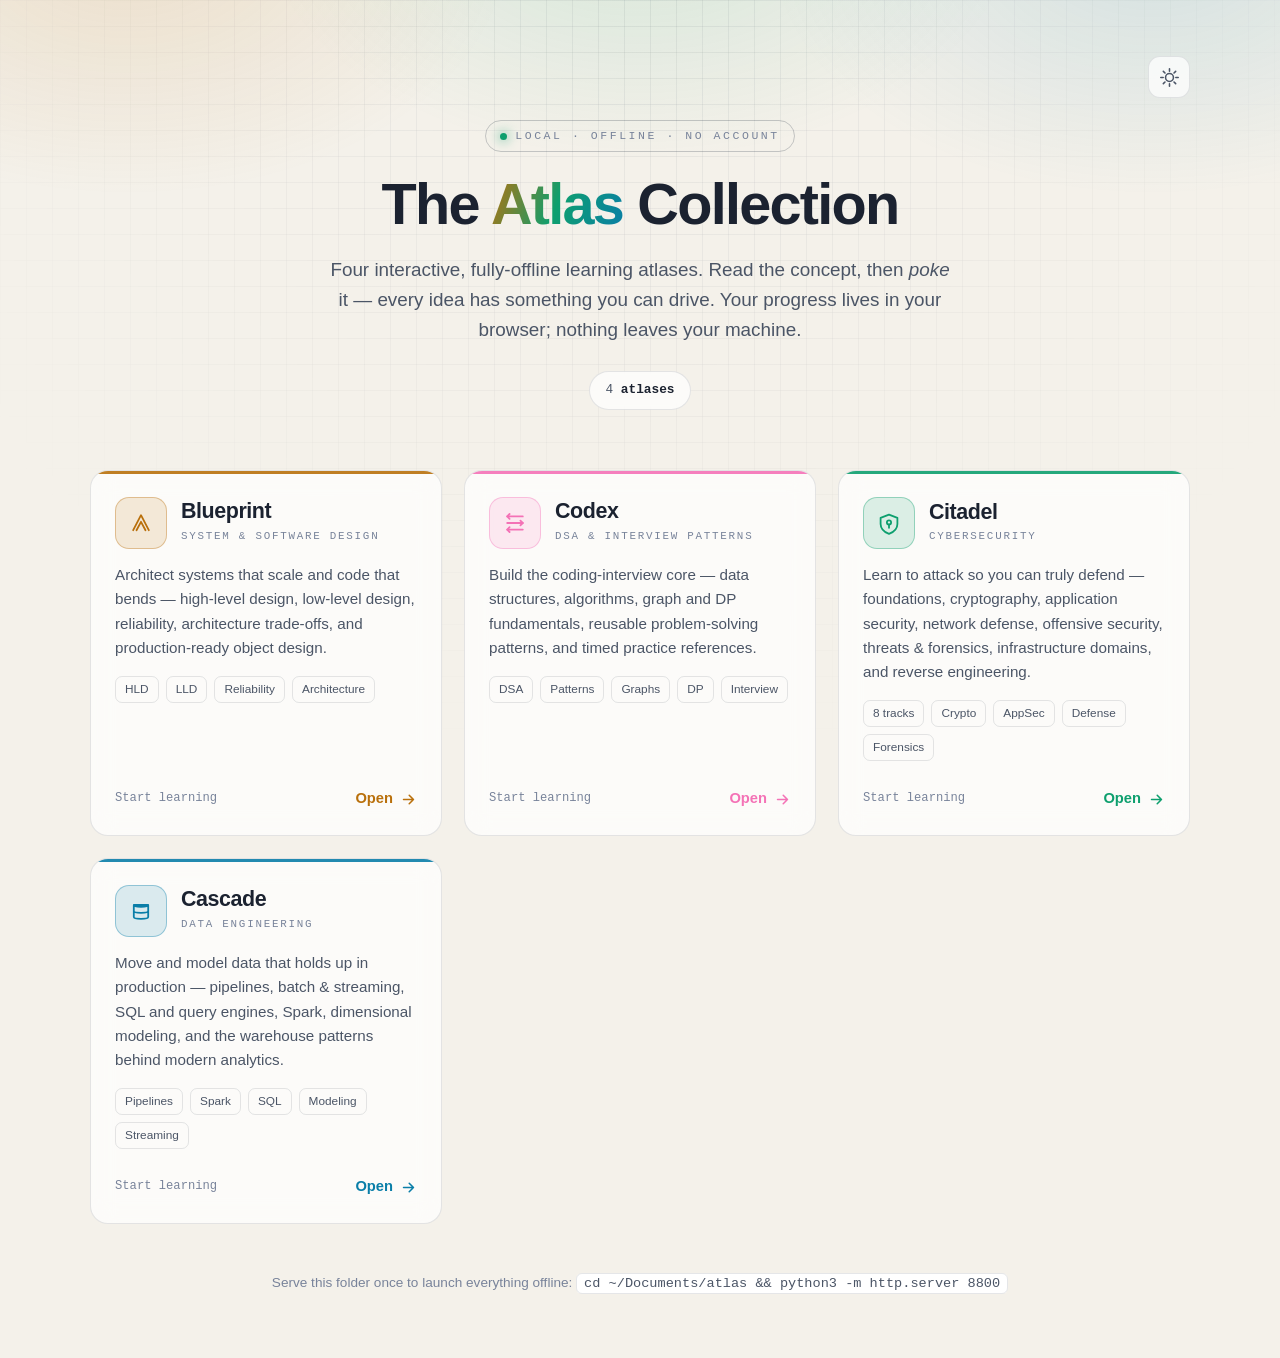
==== index.html @ 8face0b5 "Split Codex into standalone atlas Co-authored-by: Cursor <cursoragent@cursor.com>" ====
<!DOCTYPE html>
<html lang="en" data-theme="dark">
<head>
  <meta charset="UTF-8" />
  <meta name="viewport" content="width=device-width, initial-scale=1.0" />
  <meta name="description" content="The Atlas Collection — a local launcher for four interactive, fully-offline learning atlases: Blueprint (system & software design), Codex (DSA & coding interviews), Citadel (cybersecurity), and Cascade (data engineering)." />
  <meta name="theme-color" content="#0a0d12" />
  <link rel="manifest" href="manifest.webmanifest" />
  <link rel="apple-touch-icon" href="icon.svg" />
  <title>The Atlas Collection</title>
  <link rel="icon" href="data:image/svg+xml,%3Csvg xmlns='http://www.w3.org/2000/svg' viewBox='0 0 100 100'%3E%3Crect width='100' height='100' rx='22' fill='%230a0d12'/%3E%3Cg fill='none' stroke-width='7' stroke-linecap='round' stroke-linejoin='round'%3E%3Cpath d='M24 70 L50 30 L76 70' stroke='%23f5a623'/%3E%3Cpath d='M30 78 L70 78' stroke='%2334d399'/%3E%3C/g%3E%3C/svg%3E" />
  <style>
    :root {
      --bg: #0a0d12;
      --ink: #0f141d;
      --surface: rgba(22, 28, 38, 0.66);
      --surface-solid: #11161f;
      --line: rgba(130, 160, 210, 0.14);
      --line-strong: rgba(130, 160, 210, 0.28);
      --text: #e8edf6;
      --text-dim: #9aa7bd;
      --text-faint: #66738b;
      --amber: #f5a623;   /* Blueprint */
      --emerald: #34d399; /* Citadel */
      --azure: #38bdf8;   /* Cascade */
      --radius: 18px;
      --ease: cubic-bezier(0.22, 1, 0.36, 1);
      --font: -apple-system, BlinkMacSystemFont, "Segoe UI", Roboto, Helvetica, Arial, sans-serif;
      --mono: ui-monospace, "SF Mono", "JetBrains Mono", Menlo, monospace;
    }
    [data-theme="light"] {
      --bg: #f4f1ea;
      --ink: #ffffff;
      --surface: rgba(255, 255, 255, 0.72);
      --surface-solid: #ffffff;
      --line: rgba(40, 50, 70, 0.12);
      --line-strong: rgba(40, 50, 70, 0.24);
      --text: #1b2230;
      --text-dim: #4b5566;
      --text-faint: #78839a;
      --amber: #b9700c;
      --emerald: #0e9f6e;
      --azure: #0a7ea8;
    }
    * { box-sizing: border-box; margin: 0; }
    html { -webkit-text-size-adjust: 100%; }
    body {
      font-family: var(--font); background: var(--bg); color: var(--text);
      min-height: 100vh; line-height: 1.6; overflow-x: hidden;
      -webkit-font-smoothing: antialiased; transition: background 0.3s var(--ease), color 0.3s var(--ease);
    }
    .bg { position: fixed; inset: 0; pointer-events: none; z-index: 0; }
    .bg-grid {
      background-image:
        linear-gradient(var(--line) 1px, transparent 1px),
        linear-gradient(90deg, var(--line) 1px, transparent 1px);
      background-size: 26px 26px;
      -webkit-mask-image: radial-gradient(circle at 50% 0%, #000 0%, transparent 72%);
      mask-image: radial-gradient(circle at 50% 0%, #000 0%, transparent 72%);
      opacity: 0.6;
    }
    .bg-glow {
      background:
        radial-gradient(40rem 26rem at 10% -6%, color-mix(in srgb, var(--amber) 14%, transparent), transparent 60%),
        radial-gradient(40rem 26rem at 50% -10%, color-mix(in srgb, var(--emerald) 14%, transparent), transparent 60%),
        radial-gradient(40rem 26rem at 90% -6%, color-mix(in srgb, var(--azure) 14%, transparent), transparent 60%);
    }
    .wrap { position: relative; z-index: 1; max-width: 1180px; margin: 0 auto; padding: clamp(24px, 5vw, 56px) clamp(16px, 4vw, 40px) 64px; }

    /* top utility bar */
    .topbar { display: flex; justify-content: flex-end; gap: 10px; margin-bottom: clamp(8px, 3vw, 22px); }
    .ubtn {
      display: inline-grid; place-items: center; width: 42px; height: 42px; border-radius: 12px;
      background: var(--surface); border: 1px solid var(--line); color: var(--text-dim);
      cursor: pointer; backdrop-filter: blur(8px); transition: border-color 0.2s, color 0.2s, transform 0.2s;
    }
    .ubtn:hover { border-color: var(--line-strong); color: var(--text); transform: translateY(-1px); }
    .ubtn:focus-visible { outline: 2px solid var(--emerald); outline-offset: 3px; }
    .ubtn svg { width: 19px; height: 19px; fill: none; stroke: currentColor; stroke-width: 2; stroke-linecap: round; stroke-linejoin: round; }
    .ico-moon { display: none; } [data-theme="dark"] .ico-moon { display: block; } [data-theme="dark"] .ico-sun { display: none; }
    #installBtn { display: none; } #installBtn.show { display: inline-grid; }

    header.masthead { text-align: center; margin-bottom: clamp(30px, 6vw, 60px); }
    .eyebrow {
      display: inline-flex; align-items: center; gap: 8px; font-family: var(--mono);
      font-size: 0.72rem; letter-spacing: 0.22em; text-transform: uppercase; color: var(--text-faint);
      border: 1px solid var(--line-strong); border-radius: 999px; padding: 6px 14px; margin-bottom: 22px;
    }
    .eyebrow .dot { width: 7px; height: 7px; border-radius: 50%; background: var(--emerald); box-shadow: 0 0 12px var(--emerald); }
    h1 { font-size: clamp(2.1rem, 6vw, 3.6rem); line-height: 1.05; letter-spacing: -0.03em; font-weight: 800; }
    h1 .grad { background: linear-gradient(110deg, var(--amber), var(--emerald) 50%, var(--azure)); -webkit-background-clip: text; background-clip: text; -webkit-text-fill-color: transparent; }
    .lede { color: var(--text-dim); max-width: 60ch; margin: 20px auto 0; font-size: clamp(1rem, 2.2vw, 1.18rem); }

    .totals { display: flex; gap: 10px; justify-content: center; flex-wrap: wrap; margin-top: 26px; }
    .pill { font-family: var(--mono); font-size: 0.8rem; color: var(--text-dim); background: var(--surface); border: 1px solid var(--line); border-radius: 999px; padding: 8px 15px; backdrop-filter: blur(8px); }
    .pill[hidden] { display: none; }
    .pill b { color: var(--text); }

    .cards { display: grid; grid-template-columns: repeat(auto-fit, minmax(min(100%, 300px), 1fr)); gap: 22px; }
    .card {
      position: relative; display: flex; flex-direction: column; gap: 14px;
      background: var(--surface); border: 1px solid var(--line); border-radius: var(--radius);
      padding: 26px 24px 24px; text-decoration: none; color: inherit; overflow: hidden;
      backdrop-filter: blur(12px); transition: transform 0.3s var(--ease), border-color 0.3s, box-shadow 0.3s;
      --tc: var(--emerald);
    }
    .card::before { content: ""; position: absolute; inset: 0 0 auto 0; height: 3px; background: var(--tc); opacity: 0.9; }
    .card::after { content: ""; position: absolute; inset: -40% -40% auto auto; width: 60%; height: 60%; background: radial-gradient(circle, color-mix(in srgb, var(--tc) 22%, transparent), transparent 70%); opacity: 0; transition: opacity 0.35s; pointer-events: none; }
    .card:hover { transform: translateY(-6px); border-color: color-mix(in srgb, var(--tc) 55%, transparent); box-shadow: 0 24px 60px -28px color-mix(in srgb, var(--tc) 60%, transparent); }
    .card:hover::after { opacity: 1; }
    .card:focus-visible { outline: 2px solid var(--tc); outline-offset: 3px; }

    .card-top { display: flex; align-items: center; gap: 14px; }
    .glyph { width: 52px; height: 52px; flex: none; border-radius: 14px; display: grid; place-items: center; background: color-mix(in srgb, var(--tc) 14%, transparent); border: 1px solid color-mix(in srgb, var(--tc) 36%, transparent); }
    .glyph svg { width: 30px; height: 30px; fill: none; stroke: var(--tc); stroke-width: 6; stroke-linecap: round; stroke-linejoin: round; }
    .card-name { font-size: 1.34rem; font-weight: 800; letter-spacing: -0.02em; line-height: 1.1; }
    .card-tag { font-family: var(--mono); font-size: 0.68rem; text-transform: uppercase; letter-spacing: 0.16em; color: var(--text-faint); margin-top: 4px; }
    .card-desc { color: var(--text-dim); font-size: 0.95rem; }
    .chips { display: flex; flex-wrap: wrap; gap: 7px; margin-top: 2px; }
    .chip { font-size: 0.74rem; color: var(--text-dim); border: 1px solid var(--line); border-radius: 7px; padding: 3px 9px; }

    .card-foot { display: flex; align-items: center; justify-content: space-between; margin-top: auto; padding-top: 12px; }
    .progress { font-family: var(--mono); font-size: 0.76rem; color: var(--text-faint); }
    .progress b { color: var(--tc); }
    .open { display: inline-flex; align-items: center; gap: 7px; font-weight: 700; font-size: 0.92rem; color: var(--tc); }
    .open svg { width: 17px; height: 17px; fill: none; stroke: currentColor; stroke-width: 2.2; stroke-linecap: round; stroke-linejoin: round; transition: transform 0.25s var(--ease); }
    .card:hover .open svg { transform: translateX(4px); }

    footer { margin-top: 48px; text-align: center; color: var(--text-faint); font-size: 0.85rem; }
    footer code { font-family: var(--mono); color: var(--text-dim); background: var(--ink); border: 1px solid var(--line); border-radius: 6px; padding: 2px 7px; }
    .visually-hidden { position: absolute; width: 1px; height: 1px; padding: 0; margin: -1px; overflow: hidden; clip: rect(0 0 0 0); white-space: nowrap; border: 0; }
    .reveal { opacity: 0; transform: translateY(14px); animation: rise 0.6s var(--ease) forwards; }
    .reveal.d1 { animation-delay: 0.05s; } .reveal.d2 { animation-delay: 0.12s; } .reveal.d3 { animation-delay: 0.19s; } .reveal.d4 { animation-delay: 0.26s; }
    @keyframes rise { to { opacity: 1; transform: none; } }
    @media (prefers-reduced-motion: reduce) { .reveal { animation: none; opacity: 1; transform: none; } .card, body { transition: none; } }
  </style>
</head>
<body>
  <div class="bg bg-grid" aria-hidden="true"></div>
  <div class="bg bg-glow" aria-hidden="true"></div>

  <main class="wrap">
    <div class="topbar">
      <button class="ubtn" id="installBtn" type="button" title="Install the Atlas hub as an app" aria-label="Install app">
        <svg viewBox="0 0 24 24" aria-hidden="true"><path d="M21 15v4a2 2 0 0 1-2 2H5a2 2 0 0 1-2-2v-4"/><path d="M7 10l5 5 5-5"/><path d="M12 15V3"/></svg>
        <span class="visually-hidden">Install app</span>
      </button>
      <button class="ubtn" id="themeToggle" type="button" title="Toggle light / dark theme" aria-label="Toggle theme">
        <svg class="ico-sun" viewBox="0 0 24 24" aria-hidden="true"><circle cx="12" cy="12" r="5"/><path d="M12 1v3M12 20v3M1 12h3M20 12h3M4.2 4.2l2.1 2.1M17.7 17.7l2.1 2.1M4.2 19.8l2.1-2.1M17.7 6.3l2.1-2.1"/></svg>
        <svg class="ico-moon" viewBox="0 0 24 24" aria-hidden="true"><path d="M21 12.8A9 9 0 1 1 11.2 3 7 7 0 0 0 21 12.8z"/></svg>
      </button>
    </div>

    <header class="masthead">
      <span class="eyebrow reveal"><span class="dot"></span>Local · offline · no account</span>
      <h1 class="reveal d1">The <span class="grad">Atlas</span> Collection</h1>
      <p class="lede reveal d2">Four interactive, fully-offline learning atlases. Read the concept, then <em>poke</em> it — every idea has something you can drive. Your progress lives in your browser; nothing leaves your machine.</p>
      <div class="totals reveal d3" id="totals">
        <span class="pill" id="pillTotal" hidden></span>
        <span class="pill">4 <b>atlases</b></span>
      </div>
    </header>

    <section class="cards" id="cards"></section>

    <footer class="reveal d4">
      <p>Serve this folder once to launch everything offline: <code>cd ~/Documents/atlas &amp;&amp; python3 -m http.server 8800</code></p>
    </footer>
  </main>

  <script>
    "use strict";
    /* ---------- theme ---------- */
    var TKEY = "atlas_theme";
    function setTheme(t) {
      document.documentElement.setAttribute("data-theme", t);
      try { localStorage.setItem(TKEY, t); } catch (e) {}
      var m = document.querySelector('meta[name="theme-color"]');
      if (m) m.setAttribute("content", t === "light" ? "#f4f1ea" : "#0a0d12");
    }
    (function initTheme() {
      var t = null;
      try { t = localStorage.getItem(TKEY); } catch (e) {}
      if (!t) t = (window.matchMedia && window.matchMedia("(prefers-color-scheme: light)").matches) ? "light" : "dark";
      setTheme(t);
    })();
    document.getElementById("themeToggle").addEventListener("click", function () {
      var next = document.documentElement.getAttribute("data-theme") === "dark" ? "light" : "dark";
      setTheme(next);
    });

    /* ---------- app cards (trusted, hard-coded data only) ---------- */
    var APPS = [
      {
        name: "Blueprint", tag: "system & software design", color: "var(--amber)",
        href: "./hld-lld-academy/index.html", key: "bp_progress_v1",
        desc: "Architect systems that scale and code that bends — high-level design, low-level design, reliability, architecture trade-offs, and production-ready object design.",
        chips: ["HLD", "LLD", "Reliability", "Architecture"],
        glyph: '<path d="M24 74 L50 24 L76 74 M35 74 L50 46 L65 74"/>'
      },

      {
        name: "Codex", tag: "DSA & interview patterns", color: "#f472b6",
        href: "./dsa-patterns-academy/index.html", key: "cd_progress_v1",
        desc: "Build the coding-interview core — data structures, algorithms, graph and DP fundamentals, reusable problem-solving patterns, and timed practice references.",
        chips: ["DSA", "Patterns", "Graphs", "DP", "Interview"],
        glyph: '<path d="M24 28 H76 M24 50 H76 M24 72 H76"/><path d="M32 20 L24 28 L32 36 M68 42 L76 50 L68 58 M32 64 L24 72 L32 80"/>'
      },
      {
        name: "Citadel", tag: "cybersecurity", color: "var(--emerald)",
        href: "./cyber-academy/index.html", key: "cy_progress_v1",
        desc: "Learn to attack so you can truly defend — foundations, cryptography, application security, network defense, offensive security, threats & forensics, infrastructure domains, and reverse engineering.",
        chips: ["8 tracks", "Crypto", "AppSec", "Defense", "Forensics"],
        glyph: '<path d="M50 22 L78 33 V53 C78 70 66 80 50 86 C34 80 22 70 22 53 V33 Z"/><circle cx="50" cy="48" r="7"/><path d="M50 55 V66"/>'
      },
      {
        name: "Cascade", tag: "data engineering", color: "var(--azure)",
        href: "./data-eng-academy/index.html", key: "cs_progress_v1",
        desc: "Move and model data that holds up in production — pipelines, batch & streaming, SQL and query engines, Spark, dimensional modeling, and the warehouse patterns behind modern analytics.",
        chips: ["Pipelines", "Spark", "SQL", "Modeling", "Streaming"],
        glyph: '<path d="M26 30 H74 M26 30 C26 38 74 38 74 30 M26 30 V70 C26 78 74 78 74 70 V30 M26 50 C26 58 74 58 74 50"/>'
      }
    ];

    function readCount(key) {
      try {
        var raw = localStorage.getItem(key);
        if (!raw) return null;
        var v = JSON.parse(raw);
        if (Array.isArray(v)) return v.length;
        if (v && typeof v === "object") return Object.keys(v).length;
        return null;
      } catch (e) { return null; }
    }

    var cards = document.getElementById("cards");
    var grandTotal = 0, anyProgress = false;
    var ARROW = '<svg viewBox="0 0 24 24" aria-hidden="true"><path d="M5 12h14M13 6l6 6-6 6"/></svg>';

    APPS.forEach(function (app, i) {
      var a = document.createElement("a");
      a.className = "card reveal d" + Math.min(i + 1, 4);
      a.href = app.href;
      a.style.setProperty("--tc", app.color);
      a.setAttribute("aria-label", "Open " + app.name);

      var count = readCount(app.key);
      if (count != null) { grandTotal += count; anyProgress = true; }
      var progressHtml = count != null
        ? '<span class="progress"><b>' + count + '</b> completed</span>'
        : '<span class="progress">Start learning</span>';
      var chips = app.chips.map(function (c) { return '<span class="chip">' + c + "</span>"; }).join("");

      a.innerHTML =
        '<div class="card-top">' +
          '<span class="glyph"><svg viewBox="0 0 100 100" aria-hidden="true">' + app.glyph + "</svg></span>" +
          '<div><div class="card-name">' + app.name + '</div><div class="card-tag">' + app.tag + "</div></div>" +
        "</div>" +
        '<p class="card-desc">' + app.desc + "</p>" +
        '<div class="chips">' + chips + "</div>" +
        '<div class="card-foot">' + progressHtml + '<span class="open">Open' + ARROW + "</span></div>";
      cards.appendChild(a);
    });

    if (anyProgress) {
      var pillTotal = document.getElementById("pillTotal");
      pillTotal.innerHTML = "<b>" + grandTotal + "</b> lessons completed";
      pillTotal.hidden = false;
    }

    /* ---------- PWA: install button + service worker ---------- */
    (function () {
      var deferred = null;
      var btn = document.getElementById("installBtn");
      function standalone() {
        try {
          if (window.matchMedia && window.matchMedia("(display-mode: standalone)").matches) return true;
          if (window.navigator && window.navigator.standalone === true) return true;
        } catch (e) {}
        return false;
      }
      if (!standalone()) {
        window.addEventListener("beforeinstallprompt", function (e) {
          try { e.preventDefault(); deferred = e; btn.classList.add("show"); } catch (err) {}
        });
        btn.addEventListener("click", function () {
          if (!deferred || typeof deferred.prompt !== "function") { btn.classList.remove("show"); return; }
          var evt = deferred; deferred = null;
          try {
            evt.prompt();
            if (evt.userChoice && evt.userChoice.then) evt.userChoice.then(function () { btn.classList.remove("show"); }, function () { btn.classList.remove("show"); });
            else btn.classList.remove("show");
          } catch (e) { btn.classList.remove("show"); }
        });
        window.addEventListener("appinstalled", function () { deferred = null; btn.classList.remove("show"); });
      }
      if ("serviceWorker" in navigator && location.protocol.startsWith("http")) {
        window.addEventListener("load", function () {
          navigator.serviceWorker.register("sw.js").catch(function () {});
        });
      }
    })();
  </script>
</body>
</html>
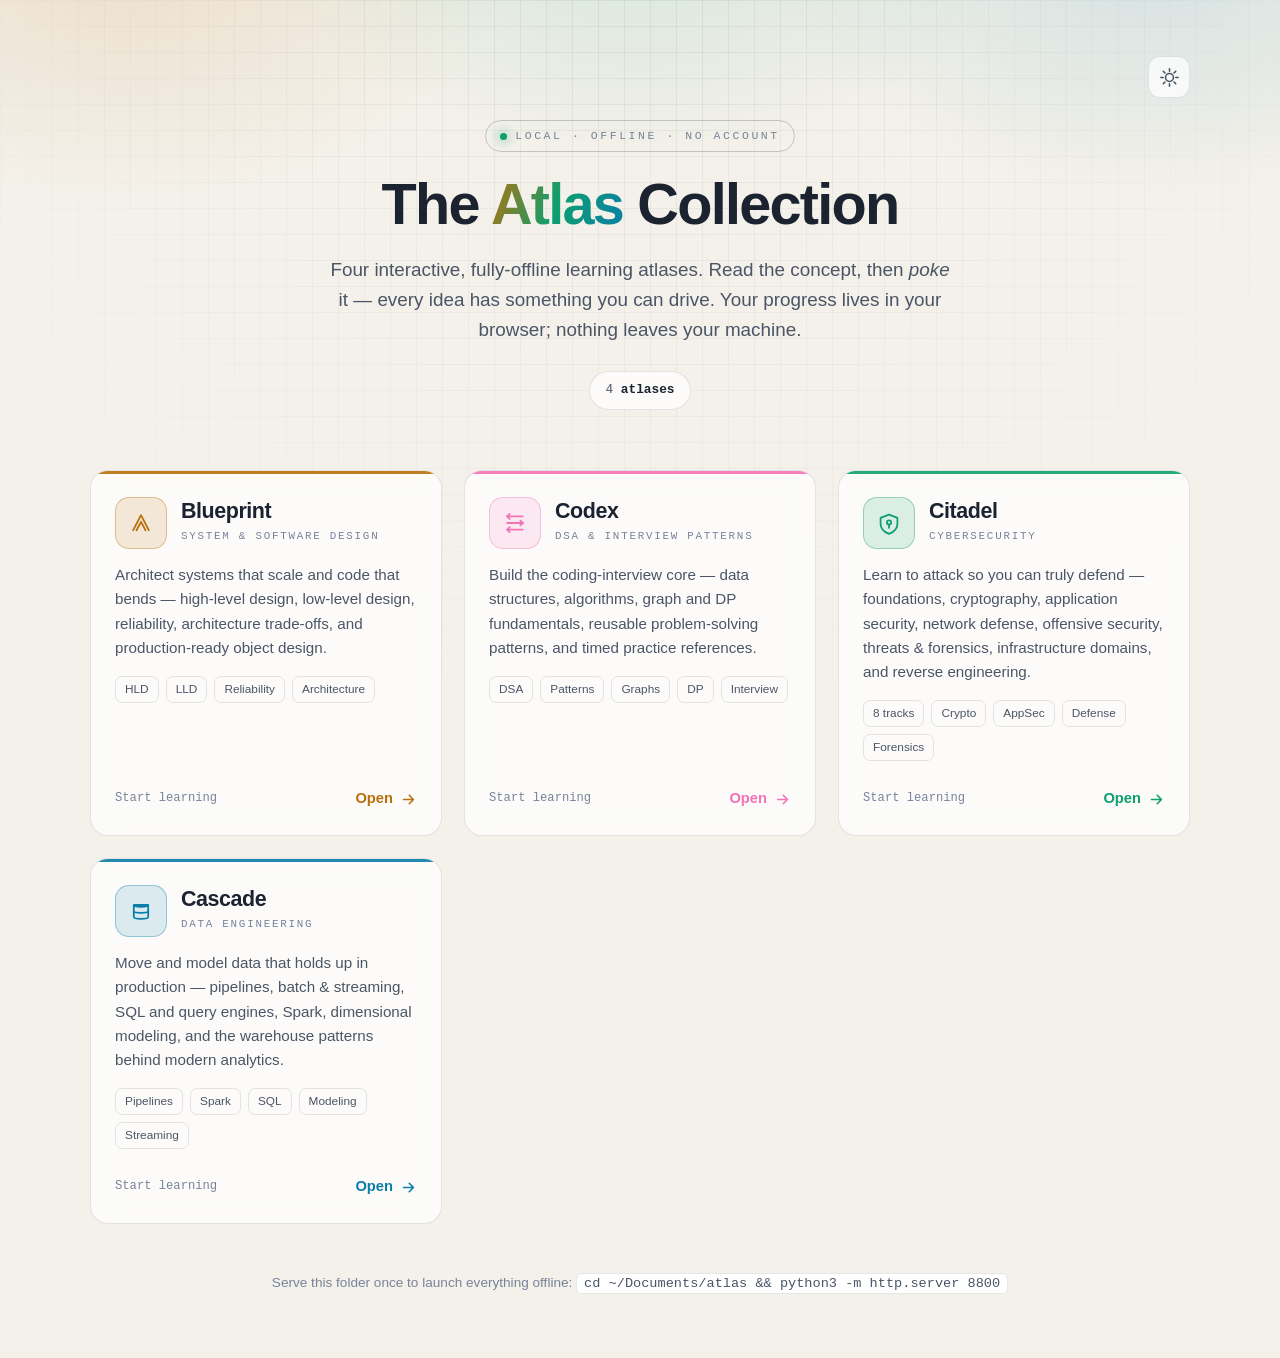
==== commit 73f4e37e: "Update index.html" ====
--- a/index.html
+++ b/index.html
@@ -1,5 +1,6 @@
 <!DOCTYPE html>
 <html lang="en" data-theme="dark">
+  
 <head>
   <meta charset="UTF-8" />
   <meta name="viewport" content="width=device-width, initial-scale=1.0" />
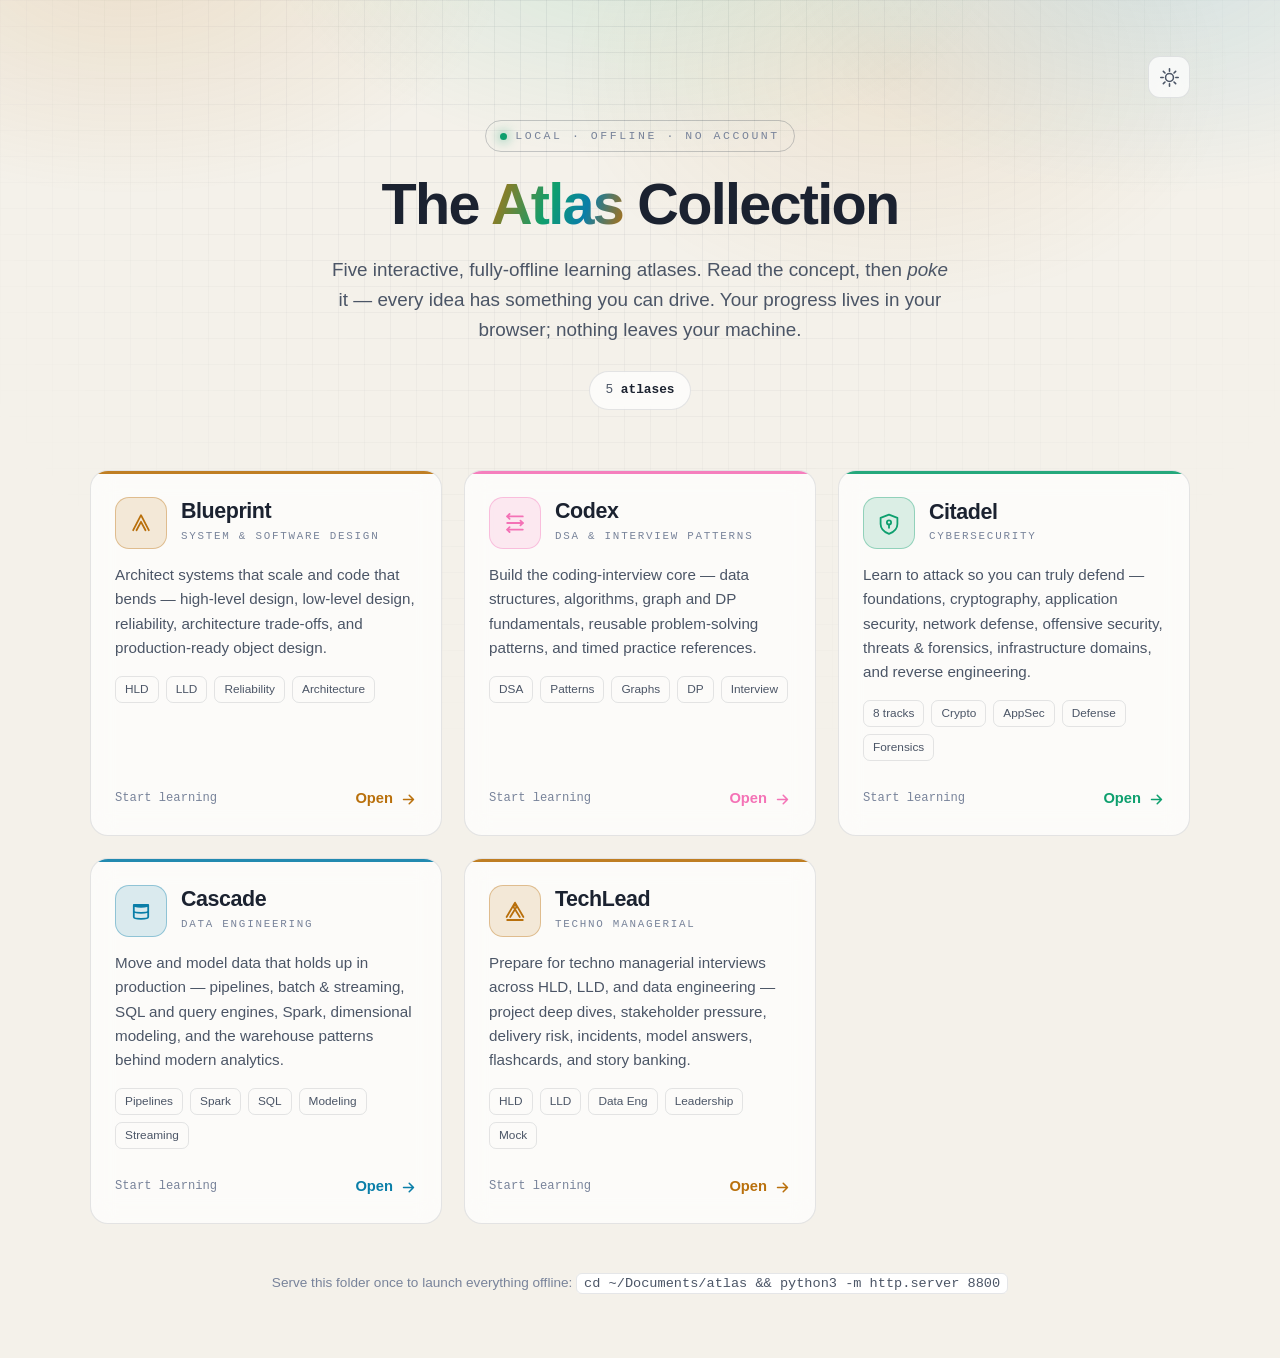
==== commit 085a9bc0: "Final commit." ====
--- a/index.html
+++ b/index.html
@@ -1,10 +1,9 @@
 <!DOCTYPE html>
 <html lang="en" data-theme="dark">
-  
 <head>
   <meta charset="UTF-8" />
   <meta name="viewport" content="width=device-width, initial-scale=1.0" />
-  <meta name="description" content="The Atlas Collection — a local launcher for four interactive, fully-offline learning atlases: Blueprint (system & software design), Codex (DSA & coding interviews), Citadel (cybersecurity), and Cascade (data engineering)." />
+  <meta name="description" content="The Atlas Collection — a local launcher for five interactive, fully-offline learning atlases: Blueprint, Codex, Citadel, Cascade, and Techno Managerial." />
   <meta name="theme-color" content="#0a0d12" />
   <link rel="manifest" href="manifest.webmanifest" />
   <link rel="apple-touch-icon" href="icon.svg" />
@@ -24,6 +23,7 @@
       --amber: #f5a623;   /* Blueprint */
       --emerald: #34d399; /* Citadel */
       --azure: #38bdf8;   /* Cascade */
+      --gold: #f59e0b;    /* Techno Managerial */
       --radius: 18px;
       --ease: cubic-bezier(0.22, 1, 0.36, 1);
       --font: -apple-system, BlinkMacSystemFont, "Segoe UI", Roboto, Helvetica, Arial, sans-serif;
@@ -42,6 +42,7 @@
       --amber: #b9700c;
       --emerald: #0e9f6e;
       --azure: #0a7ea8;
+      --gold: #b9700c;
     }
     * { box-sizing: border-box; margin: 0; }
     html { -webkit-text-size-adjust: 100%; }
@@ -64,7 +65,8 @@
       background:
         radial-gradient(40rem 26rem at 10% -6%, color-mix(in srgb, var(--amber) 14%, transparent), transparent 60%),
         radial-gradient(40rem 26rem at 50% -10%, color-mix(in srgb, var(--emerald) 14%, transparent), transparent 60%),
-        radial-gradient(40rem 26rem at 90% -6%, color-mix(in srgb, var(--azure) 14%, transparent), transparent 60%);
+        radial-gradient(40rem 26rem at 90% -6%, color-mix(in srgb, var(--azure) 14%, transparent), transparent 60%),
+        radial-gradient(34rem 24rem at 70% 8%, color-mix(in srgb, var(--gold) 10%, transparent), transparent 62%);
     }
     .wrap { position: relative; z-index: 1; max-width: 1180px; margin: 0 auto; padding: clamp(24px, 5vw, 56px) clamp(16px, 4vw, 40px) 64px; }
 
@@ -89,7 +91,7 @@
     }
     .eyebrow .dot { width: 7px; height: 7px; border-radius: 50%; background: var(--emerald); box-shadow: 0 0 12px var(--emerald); }
     h1 { font-size: clamp(2.1rem, 6vw, 3.6rem); line-height: 1.05; letter-spacing: -0.03em; font-weight: 800; }
-    h1 .grad { background: linear-gradient(110deg, var(--amber), var(--emerald) 50%, var(--azure)); -webkit-background-clip: text; background-clip: text; -webkit-text-fill-color: transparent; }
+    h1 .grad { background: linear-gradient(110deg, var(--amber), var(--emerald) 45%, var(--azure) 70%, var(--gold)); -webkit-background-clip: text; background-clip: text; -webkit-text-fill-color: transparent; }
     .lede { color: var(--text-dim); max-width: 60ch; margin: 20px auto 0; font-size: clamp(1rem, 2.2vw, 1.18rem); }
 
     .totals { display: flex; gap: 10px; justify-content: center; flex-wrap: wrap; margin-top: 26px; }
@@ -155,10 +157,10 @@
     <header class="masthead">
       <span class="eyebrow reveal"><span class="dot"></span>Local · offline · no account</span>
       <h1 class="reveal d1">The <span class="grad">Atlas</span> Collection</h1>
-      <p class="lede reveal d2">Four interactive, fully-offline learning atlases. Read the concept, then <em>poke</em> it — every idea has something you can drive. Your progress lives in your browser; nothing leaves your machine.</p>
+      <p class="lede reveal d2">Five interactive, fully-offline learning atlases. Read the concept, then <em>poke</em> it — every idea has something you can drive. Your progress lives in your browser; nothing leaves your machine.</p>
       <div class="totals reveal d3" id="totals">
         <span class="pill" id="pillTotal" hidden></span>
-        <span class="pill">4 <b>atlases</b></span>
+        <span class="pill">5 <b>atlases</b></span>
       </div>
     </header>
 
@@ -220,6 +222,13 @@
         desc: "Move and model data that holds up in production — pipelines, batch & streaming, SQL and query engines, Spark, dimensional modeling, and the warehouse patterns behind modern analytics.",
         chips: ["Pipelines", "Spark", "SQL", "Modeling", "Streaming"],
         glyph: '<path d="M26 30 H74 M26 30 C26 38 74 38 74 30 M26 30 V70 C26 78 74 78 74 70 V30 M26 50 C26 58 74 58 74 50"/>'
+      },
+      {
+        name: "TechLead", tag: "techno managerial", color: "var(--gold)",
+        href: "./techno-managerial-academy/index.html", key: "tm_progress_v1",
+        desc: "Prepare for techno managerial interviews across HLD, LLD, and data engineering — project deep dives, stakeholder pressure, delivery risk, incidents, model answers, flashcards, and story banking.",
+        chips: ["HLD", "LLD", "Data Eng", "Leadership", "Mock"],
+        glyph: '<path d="M22 70 L50 22 L78 70 M34 70 L50 44 L66 70"/><path d="M24 80 H76"/><circle cx="50" cy="36" r="5"/>'
       }
     ];
 
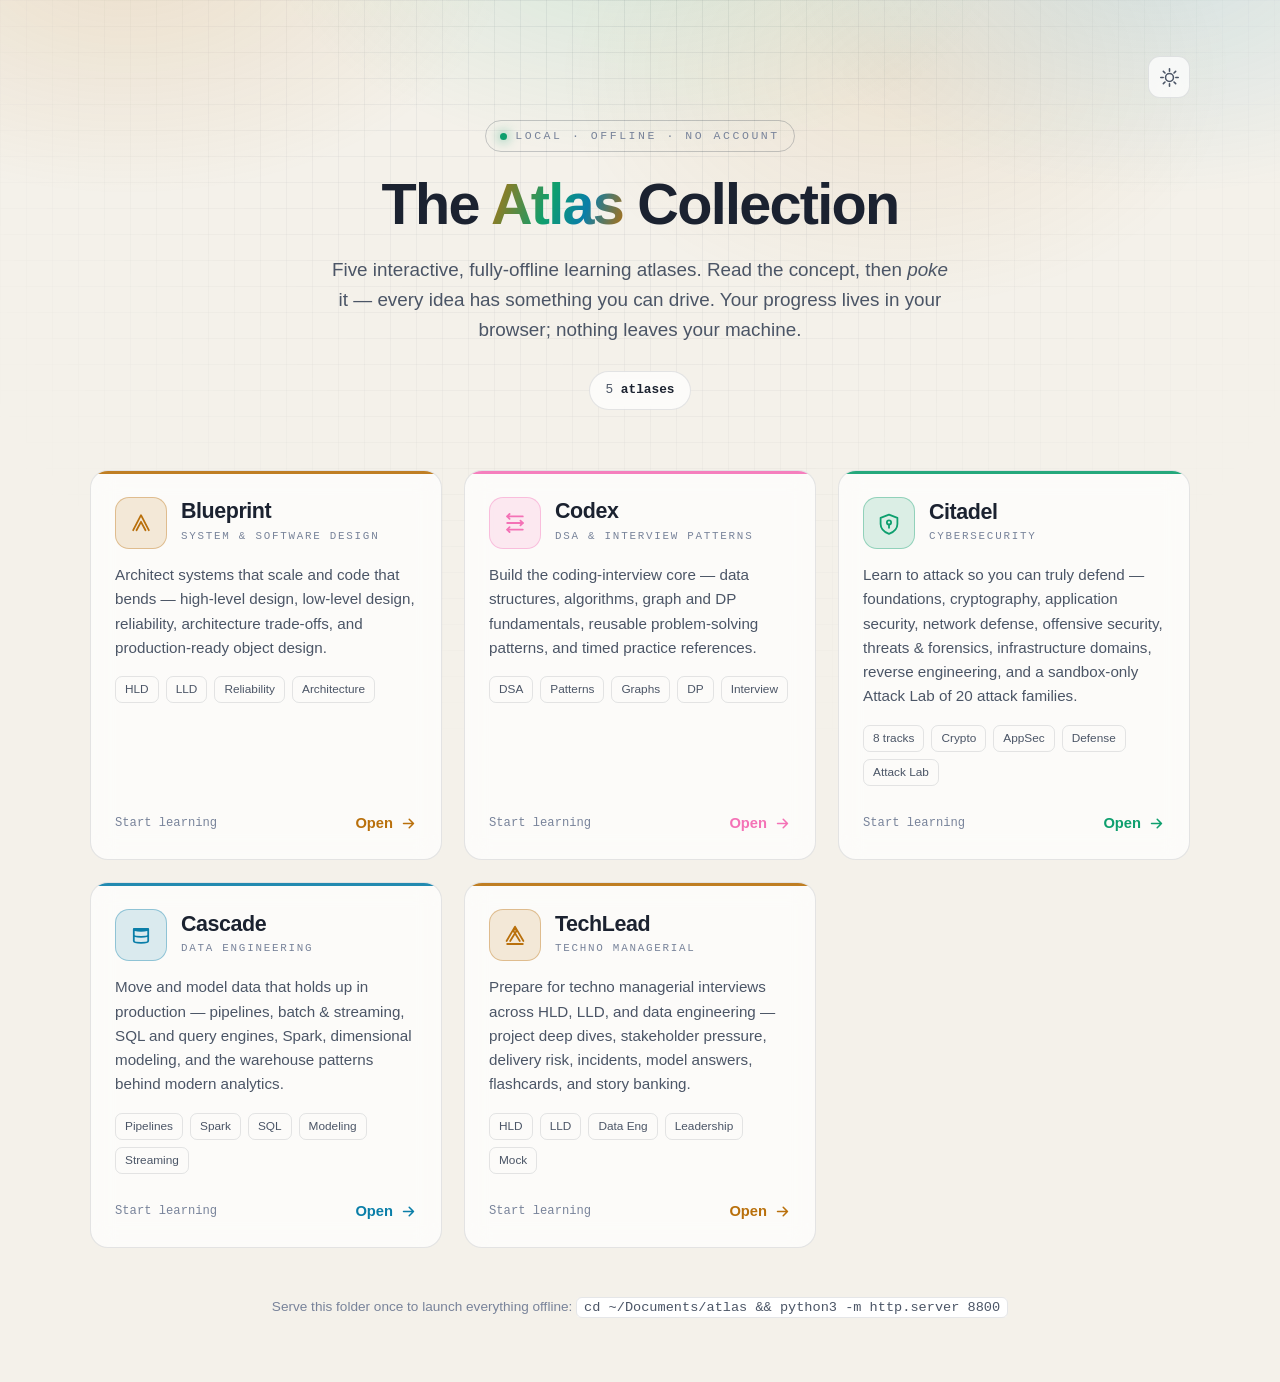
==== commit bd00210e: "Added attack / defense mocks." ====
--- a/index.html
+++ b/index.html
@@ -3,7 +3,7 @@
 <head>
   <meta charset="UTF-8" />
   <meta name="viewport" content="width=device-width, initial-scale=1.0" />
-  <meta name="description" content="The Atlas Collection — a local launcher for five interactive, fully-offline learning atlases: Blueprint, Codex, Citadel, Cascade, and Techno Managerial." />
+  <meta name="description" content="The Atlas Collection — a local launcher for five interactive, fully-offline learning atlases: Blueprint, Codex, Citadel, Cascade, and TechLead." />
   <meta name="theme-color" content="#0a0d12" />
   <link rel="manifest" href="manifest.webmanifest" />
   <link rel="apple-touch-icon" href="icon.svg" />
@@ -212,8 +212,8 @@
       {
         name: "Citadel", tag: "cybersecurity", color: "var(--emerald)",
         href: "./cyber-academy/index.html", key: "cy_progress_v1",
-        desc: "Learn to attack so you can truly defend — foundations, cryptography, application security, network defense, offensive security, threats & forensics, infrastructure domains, and reverse engineering.",
-        chips: ["8 tracks", "Crypto", "AppSec", "Defense", "Forensics"],
+        desc: "Learn to attack so you can truly defend — foundations, cryptography, application security, network defense, offensive security, threats & forensics, infrastructure domains, reverse engineering, and a sandbox-only Attack Lab of 20 attack families.",
+        chips: ["8 tracks", "Crypto", "AppSec", "Defense", "Attack Lab"],
         glyph: '<path d="M50 22 L78 33 V53 C78 70 66 80 50 86 C34 80 22 70 22 53 V33 Z"/><circle cx="50" cy="48" r="7"/><path d="M50 55 V66"/>'
       },
       {
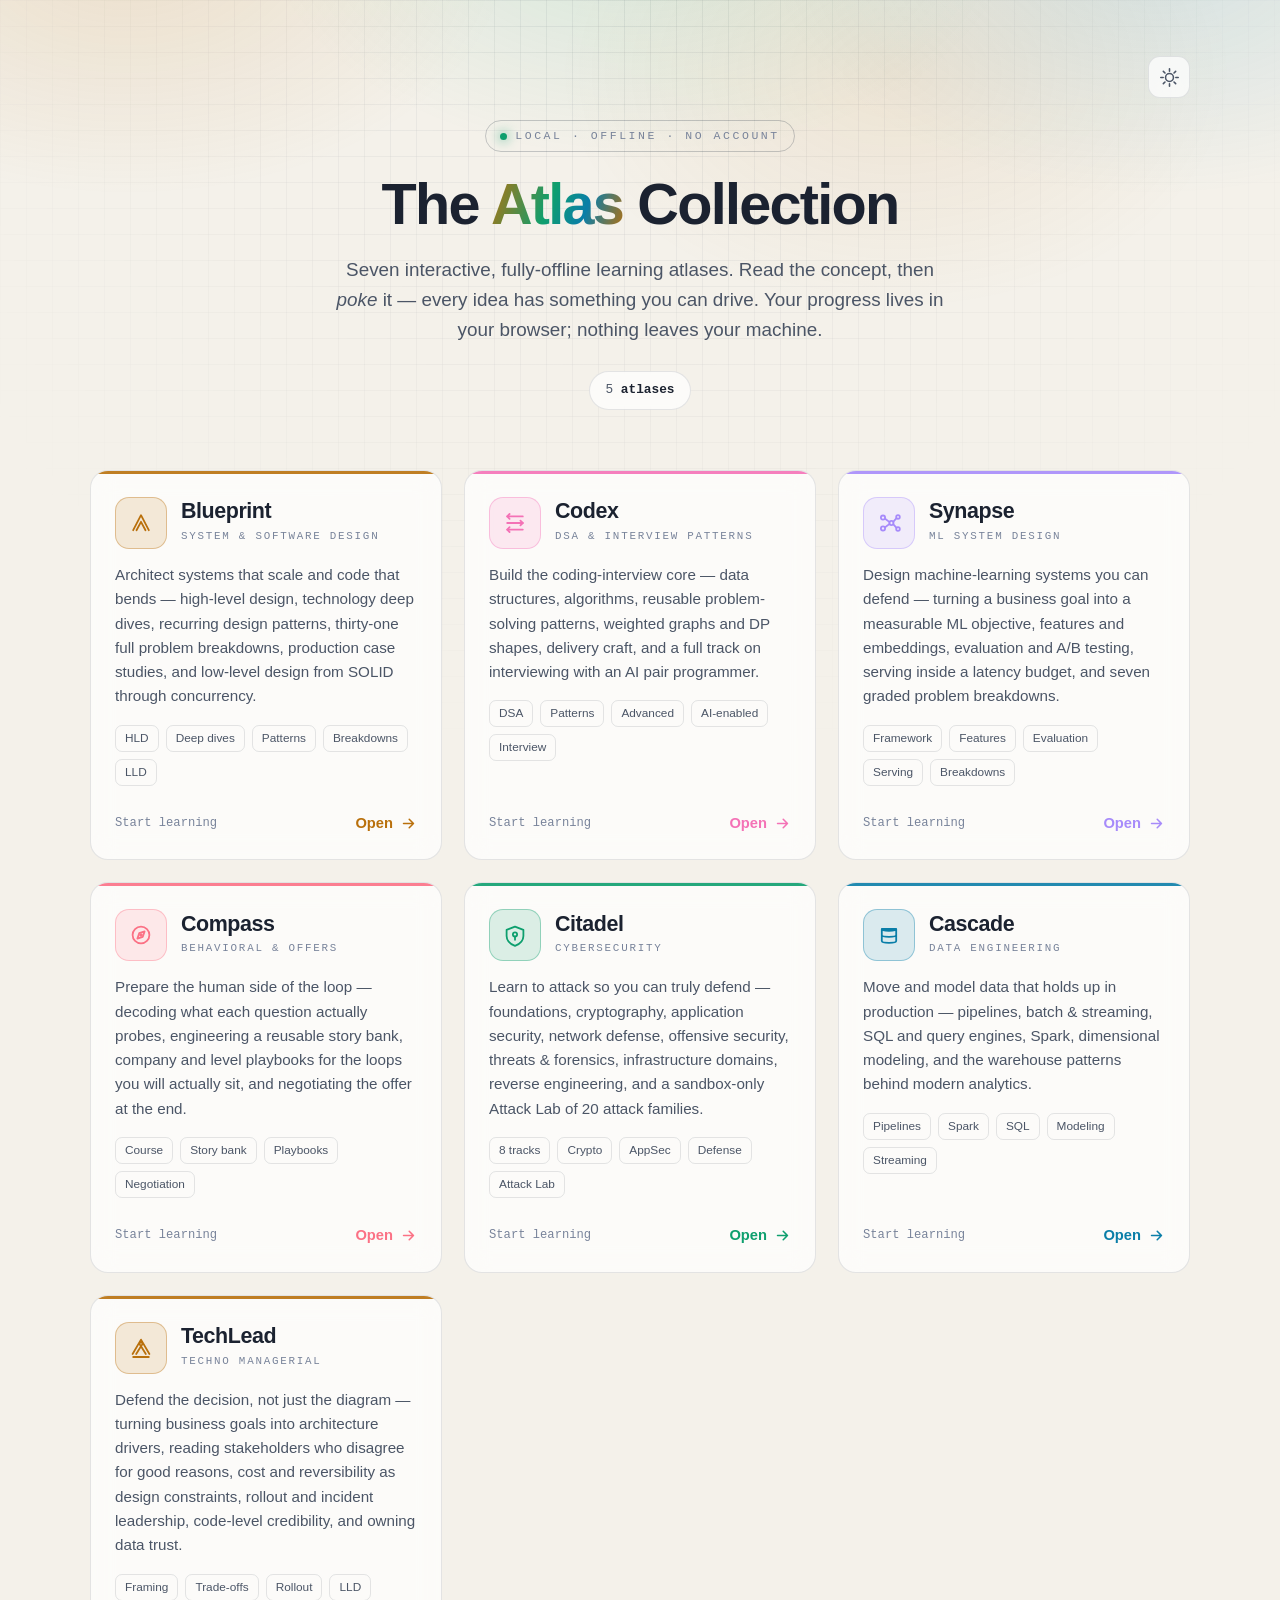
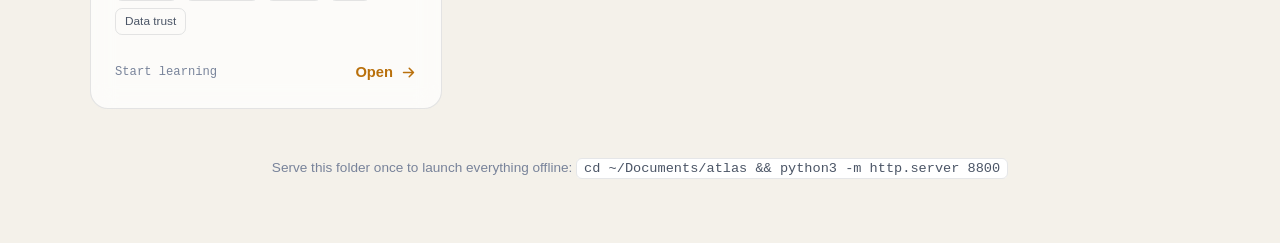
==== commit 3661ca50: "Commit." ====
--- a/index.html
+++ b/index.html
@@ -3,7 +3,7 @@
 <head>
   <meta charset="UTF-8" />
   <meta name="viewport" content="width=device-width, initial-scale=1.0" />
-  <meta name="description" content="The Atlas Collection — a local launcher for five interactive, fully-offline learning atlases: Blueprint, Codex, Citadel, Cascade, and TechLead." />
+  <meta name="description" content="The Atlas Collection — a local launcher for seven interactive, fully-offline learning atlases: Blueprint, Codex, Synapse, Compass, Citadel, Cascade, and TechLead." />
   <meta name="theme-color" content="#0a0d12" />
   <link rel="manifest" href="manifest.webmanifest" />
   <link rel="apple-touch-icon" href="icon.svg" />
@@ -157,7 +157,7 @@
     <header class="masthead">
       <span class="eyebrow reveal"><span class="dot"></span>Local · offline · no account</span>
       <h1 class="reveal d1">The <span class="grad">Atlas</span> Collection</h1>
-      <p class="lede reveal d2">Five interactive, fully-offline learning atlases. Read the concept, then <em>poke</em> it — every idea has something you can drive. Your progress lives in your browser; nothing leaves your machine.</p>
+      <p class="lede reveal d2">Seven interactive, fully-offline learning atlases. Read the concept, then <em>poke</em> it — every idea has something you can drive. Your progress lives in your browser; nothing leaves your machine.</p>
       <div class="totals reveal d3" id="totals">
         <span class="pill" id="pillTotal" hidden></span>
         <span class="pill">5 <b>atlases</b></span>
@@ -197,17 +197,31 @@
       {
         name: "Blueprint", tag: "system & software design", color: "var(--amber)",
         href: "./hld-lld-academy/index.html", key: "bp_progress_v1",
-        desc: "Architect systems that scale and code that bends — high-level design, low-level design, reliability, architecture trade-offs, and production-ready object design.",
-        chips: ["HLD", "LLD", "Reliability", "Architecture"],
+        desc: "Architect systems that scale and code that bends — high-level design, technology deep dives, recurring design patterns, thirty-one full problem breakdowns, production case studies, and low-level design from SOLID through concurrency.",
+        chips: ["HLD", "Deep dives", "Patterns", "Breakdowns", "LLD"],
         glyph: '<path d="M24 74 L50 24 L76 74 M35 74 L50 46 L65 74"/>'
       },
 
       {
         name: "Codex", tag: "DSA & interview patterns", color: "#f472b6",
         href: "./dsa-patterns-academy/index.html", key: "cd_progress_v1",
-        desc: "Build the coding-interview core — data structures, algorithms, graph and DP fundamentals, reusable problem-solving patterns, and timed practice references.",
-        chips: ["DSA", "Patterns", "Graphs", "DP", "Interview"],
+        desc: "Build the coding-interview core — data structures, algorithms, reusable problem-solving patterns, weighted graphs and DP shapes, delivery craft, and a full track on interviewing with an AI pair programmer.",
+        chips: ["DSA", "Patterns", "Advanced", "AI-enabled", "Interview"],
         glyph: '<path d="M24 28 H76 M24 50 H76 M24 72 H76"/><path d="M32 20 L24 28 L32 36 M68 42 L76 50 L68 58 M32 64 L24 72 L32 80"/>'
+      },
+      {
+        name: "Synapse", tag: "ML system design", color: "#a78bfa",
+        href: "./ml-ai-academy/index.html", key: "sy_progress_v1",
+        desc: "Design machine-learning systems you can defend — turning a business goal into a measurable ML objective, features and embeddings, evaluation and A/B testing, serving inside a latency budget, and seven graded problem breakdowns.",
+        chips: ["Framework", "Features", "Evaluation", "Serving", "Breakdowns"],
+        glyph: '<circle cx="30" cy="32" r="7"/><circle cx="30" cy="68" r="7"/><circle cx="58" cy="50" r="7"/><circle cx="80" cy="30" r="6"/><circle cx="80" cy="70" r="6"/><path d="M36 35 L52 47 M36 65 L52 53 M64 46 L75 34 M64 54 L75 66"/>'
+      },
+      {
+        name: "Compass", tag: "behavioral & offers", color: "#fb7185",
+        href: "./behavioral-academy/index.html", key: "cp_progress_v1",
+        desc: "Prepare the human side of the loop — decoding what each question actually probes, engineering a reusable story bank, company and level playbooks for the loops you will actually sit, and negotiating the offer at the end.",
+        chips: ["Course", "Story bank", "Playbooks", "Negotiation"],
+        glyph: '<circle cx="50" cy="50" r="28"/><path d="M62 38 L44 44 L38 62 L56 56 Z"/><circle cx="50" cy="50" r="3"/>'
       },
       {
         name: "Citadel", tag: "cybersecurity", color: "var(--emerald)",
@@ -226,8 +240,8 @@
       {
         name: "TechLead", tag: "techno managerial", color: "var(--gold)",
         href: "./techno-managerial-academy/index.html", key: "tm_progress_v1",
-        desc: "Prepare for techno managerial interviews across HLD, LLD, and data engineering — project deep dives, stakeholder pressure, delivery risk, incidents, model answers, flashcards, and story banking.",
-        chips: ["HLD", "LLD", "Data Eng", "Leadership", "Mock"],
+        desc: "Defend the decision, not just the diagram — turning business goals into architecture drivers, reading stakeholders who disagree for good reasons, cost and reversibility as design constraints, rollout and incident leadership, code-level credibility, and owning data trust.",
+        chips: ["Framing", "Trade-offs", "Rollout", "LLD", "Data trust"],
         glyph: '<path d="M22 70 L50 22 L78 70 M34 70 L50 44 L66 70"/><path d="M24 80 H76"/><circle cx="50" cy="36" r="5"/>'
       }
     ];
